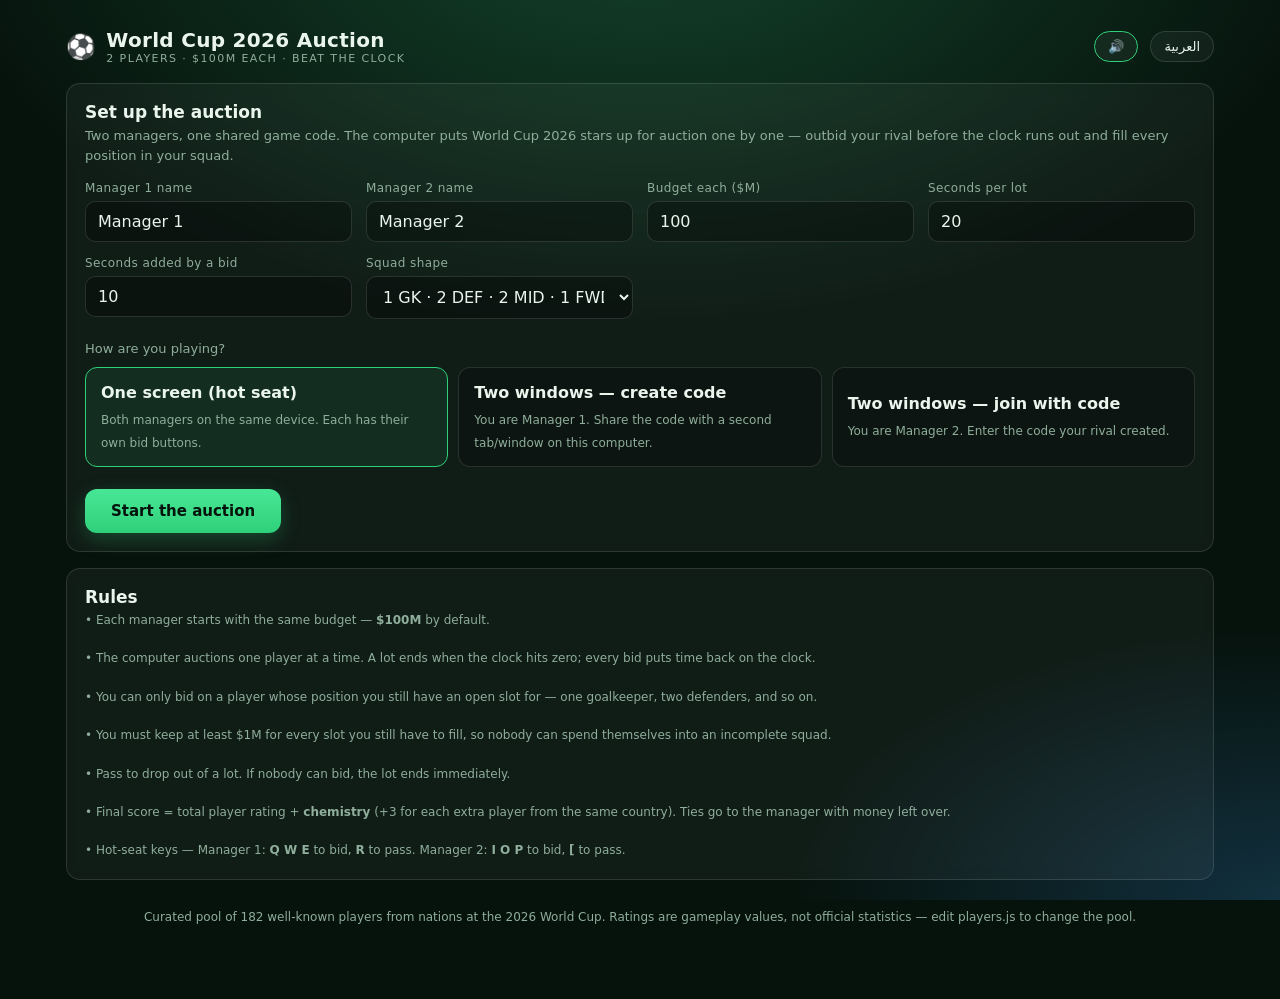
==== auction/index.html @ 27dd5eae "Add World Cup 2026 Auction: a two-player football bidding game A self-contained game under auction/ " ====
<!DOCTYPE html>
<html lang="en">
<head>
<meta charset="utf-8">
<meta name="viewport" content="width=device-width, initial-scale=1">
<title>World Cup 2026 Auction — مزاد كأس العالم</title>
<meta name="description" content="Two-player football auction: $100M each, bid against the clock for World Cup 2026 stars.">
<link rel="stylesheet" href="styles.css">
<link rel="icon" href="data:image/svg+xml,<svg xmlns='http://www.w3.org/2000/svg' viewBox='0 0 32 32'><text y='26' font-size='26'>⚽</text></svg>">
</head>
<body>
<div class="wrap">

  <div class="topbar">
    <div class="brand">
      <span class="ball">⚽</span>
      <div>
        <span id="ttl">World Cup 2026 Auction</span>
        <small id="ttl-sub">2 players · $100M each · beat the clock</small>
      </div>
    </div>
    <div class="spacer"></div>
    <span class="chip hidden" id="code-chip">🔑 <b id="code-text">—</b></span>
    <span class="chip hidden" id="elapsed-chip">⏱ <span id="elapsed-text">0:00</span></span>
    <button class="ghost-btn on" id="sound-btn" title="Sound">🔊</button>
    <button class="ghost-btn" id="lang-btn">العربية</button>
  </div>

  <!-- ============ SETUP ============ -->
  <section id="setup">
    <div class="card">
      <h2 id="s-title">Set up the auction</h2>
      <p class="sub" id="s-sub">
        Two managers, one shared game code. The computer puts World Cup 2026 stars up for auction one
        by one — outbid your rival before the clock runs out and fill every position in your squad.
      </p>

      <div class="grid">
        <label class="field">
          <span id="l-p1">Manager 1 name</span>
          <input type="text" id="in-p1" value="Manager 1" maxlength="18">
        </label>
        <label class="field">
          <span id="l-p2">Manager 2 name</span>
          <input type="text" id="in-p2" value="Manager 2" maxlength="18">
        </label>
        <label class="field">
          <span id="l-budget">Budget each ($M)</span>
          <input type="number" id="in-budget" value="100" min="20" max="500" step="5">
        </label>
        <label class="field">
          <span id="l-timer">Seconds per lot</span>
          <input type="number" id="in-timer" value="20" min="5" max="120" step="1">
        </label>
        <label class="field">
          <span id="l-reset">Seconds added by a bid</span>
          <input type="number" id="in-reset" value="10" min="3" max="60" step="1">
        </label>
        <label class="field">
          <span id="l-formation">Squad shape</span>
          <select id="in-formation">
            <option value="classic">1 GK · 2 DEF · 2 MID · 1 FWD (6)</option>
            <option value="attack">1 GK · 1 DEF · 2 MID · 2 FWD (6)</option>
            <option value="eight">1 GK · 3 DEF · 2 MID · 2 FWD (8)</option>
            <option value="eleven">1 GK · 4 DEF · 4 MID · 3 FWD (11)</option>
          </select>
        </label>
      </div>

      <p class="sub" style="margin:20px 0 8px" id="l-how">How are you playing?</p>
      <div class="modes">
        <button class="mode on" data-mode="local">
          <b id="m-local">One screen (hot seat)</b>
          <span id="m-local-d">Both managers on the same device. Each has their own bid buttons.</span>
        </button>
        <button class="mode" data-mode="host">
          <b id="m-host">Two windows — create code</b>
          <span id="m-host-d">You are Manager 1. Share the code with a second tab/window on this computer.</span>
        </button>
        <button class="mode" data-mode="guest">
          <b id="m-guest">Two windows — join with code</b>
          <span id="m-guest-d">You are Manager 2. Enter the code your rival created.</span>
        </button>
      </div>

      <label class="field hidden" id="join-wrap" style="margin-top:14px;max-width:280px">
        <span id="l-join">Game code</span>
        <input type="text" id="in-code" placeholder="WC26-XXXX" maxlength="10">
      </label>

      <div class="row" style="margin-top:22px">
        <button class="primary-btn" id="start-btn">Start the auction</button>
        <span class="note" id="start-note"></span>
      </div>
    </div>

    <div class="card">
      <h2 id="r-title">Rules</h2>
      <div class="note" id="rules-body"></div>
    </div>
  </section>

  <!-- ============ AUCTION ============ -->
  <section id="game" class="hidden">
    <div class="stage">
      <div id="team0-col"></div>

      <div class="lot-col">
        <div class="card lot">
          <div id="lot-body">
            <span class="pos-badge pos-GK" id="lot-pos">GK</span>
            <div class="lot-name" id="lot-name">—</div>
            <div class="lot-meta">
              <span id="lot-nat">—</span>
              <span class="ovr"><span id="lot-ovr">—</span><small id="ovr-label">OVR</small></span>
              <span id="lot-base">—</span>
            </div>
            <div class="bid-now" id="bid-now">$0M</div>
            <div class="bid-holder" id="bid-holder">—</div>
            <div class="timer-track"><div class="timer-fill" id="timer-fill"></div></div>
            <div class="clock"><b id="clock-text">0.0</b><span id="clock-unit">s</span></div>
          </div>
          <div class="verdict hidden" id="verdict"></div>
        </div>

        <div class="card">
          <div class="row" style="justify-content:space-between">
            <span class="note" id="lot-counter">—</span>
            <div class="row">
              <button class="ghost-btn" id="pause-btn">⏸</button>
              <button class="ghost-btn" id="quit-btn">✖</button>
            </div>
          </div>
        </div>
      </div>

      <div id="team1-col"></div>
    </div>

    <div class="card">
      <h2 id="log-title">Auction log</h2>
      <div class="log" id="log"></div>
    </div>
  </section>

  <!-- ============ RESULTS ============ -->
  <section id="results" class="hidden">
    <div class="winner-banner">
      <div class="trophy">🏆</div>
      <h1 id="win-title">—</h1>
      <div class="note" id="win-sub">—</div>
    </div>
    <div class="result-grid" id="result-grid"></div>
    <div class="card">
      <div class="row">
        <button class="primary-btn" id="again-btn">Play again</button>
        <button class="ghost-btn" id="copy-btn">📋 Copy result</button>
      </div>
    </div>
  </section>

  <p class="note" style="text-align:center;margin-top:28px" id="footer-note"></p>
</div>

<script src="players.js"></script>
<script src="app.js"></script>
</body>
</html>
---- auction/styles.css ----
/* World Cup 2026 Auction — styles */

:root {
  --bg: #06120c;
  --bg2: #0a1c13;
  --panel: rgba(255, 255, 255, 0.045);
  --panel-solid: #10241a;
  --line: rgba(255, 255, 255, 0.12);
  --text: #eaf5ee;
  --muted: #8fae9c;
  --gold: #f5c451;
  --green: #2fd07a;
  --red: #ff5f5f;
  --p1: #38bdf8;
  --p2: #fb7185;
  --radius: 14px;
  --font: "Segoe UI", system-ui, -apple-system, "Helvetica Neue", Arial, sans-serif;
  --font-ar: "Segoe UI", "Noto Naskh Arabic", "Tahoma", system-ui, sans-serif;
}

* { box-sizing: border-box; }

html, body {
  margin: 0;
  padding: 0;
  min-height: 100%;
}

body {
  font-family: var(--font);
  color: var(--text);
  background:
    radial-gradient(1200px 700px at 50% -10%, #14432c 0%, transparent 60%),
    radial-gradient(900px 500px at 100% 100%, #12303f 0%, transparent 55%),
    var(--bg);
  background-attachment: fixed;
  -webkit-font-smoothing: antialiased;
}

body[dir="rtl"] { font-family: var(--font-ar); }

button, input, select {
  font: inherit;
  color: inherit;
}

button { cursor: pointer; }
button:disabled { cursor: not-allowed; opacity: 0.4; }

.wrap {
  max-width: 1180px;
  margin: 0 auto;
  padding: 18px 16px 60px;
}

/* ---------- header ---------- */

.topbar {
  display: flex;
  align-items: center;
  gap: 12px;
  flex-wrap: wrap;
  padding: 10px 0 18px;
}

.brand {
  display: flex;
  align-items: center;
  gap: 10px;
  font-weight: 800;
  font-size: 20px;
  letter-spacing: 0.3px;
}

.brand .ball { font-size: 24px; }

.brand small {
  display: block;
  font-weight: 500;
  font-size: 11px;
  color: var(--muted);
  letter-spacing: 1.4px;
  text-transform: uppercase;
}

.spacer { flex: 1 1 auto; }

.chip {
  display: inline-flex;
  align-items: center;
  gap: 6px;
  padding: 6px 11px;
  border-radius: 999px;
  border: 1px solid var(--line);
  background: var(--panel);
  font-size: 13px;
  font-variant-numeric: tabular-nums;
}

.chip b { color: var(--gold); letter-spacing: 1px; }

.ghost-btn {
  padding: 7px 13px;
  border-radius: 999px;
  border: 1px solid var(--line);
  background: var(--panel);
  font-size: 13px;
  transition: background 0.15s, border-color 0.15s;
}

.ghost-btn:hover:not(:disabled) {
  background: rgba(255, 255, 255, 0.1);
  border-color: rgba(255, 255, 255, 0.28);
}

.ghost-btn.on {
  border-color: var(--green);
  color: var(--green);
}

/* ---------- cards ---------- */

.card {
  background: var(--panel);
  border: 1px solid var(--line);
  border-radius: var(--radius);
  padding: 18px;
  backdrop-filter: blur(6px);
}

.card + .card { margin-top: 16px; }

h2 {
  margin: 0 0 4px;
  font-size: 17px;
}

.sub {
  margin: 0 0 16px;
  color: var(--muted);
  font-size: 13px;
  line-height: 1.5;
}

/* ---------- setup ---------- */

.grid {
  display: grid;
  gap: 14px;
  grid-template-columns: repeat(auto-fit, minmax(215px, 1fr));
}

label.field { display: block; }

label.field > span {
  display: block;
  font-size: 12px;
  color: var(--muted);
  margin-bottom: 6px;
  letter-spacing: 0.4px;
}

input[type="text"],
input[type="number"],
select {
  width: 100%;
  padding: 10px 12px;
  border-radius: 10px;
  border: 1px solid var(--line);
  background: rgba(0, 0, 0, 0.28);
  outline: none;
}

input:focus, select:focus { border-color: var(--green); }

select option { background: var(--panel-solid); }

.modes {
  display: grid;
  gap: 10px;
  grid-template-columns: repeat(auto-fit, minmax(240px, 1fr));
  margin-top: 4px;
}

.mode {
  text-align: start;
  padding: 13px 15px;
  border-radius: 12px;
  border: 1px solid var(--line);
  background: rgba(0, 0, 0, 0.22);
  line-height: 1.45;
}

.mode b { display: block; margin-bottom: 3px; }
.mode span { font-size: 12px; color: var(--muted); }
.mode.on { border-color: var(--green); background: rgba(47, 208, 122, 0.1); }

.primary-btn {
  padding: 13px 26px;
  border-radius: 12px;
  border: none;
  font-weight: 700;
  font-size: 15px;
  color: #05130c;
  background: linear-gradient(180deg, #48e796, var(--green));
  box-shadow: 0 6px 20px rgba(47, 208, 122, 0.25);
}

.primary-btn:hover:not(:disabled) { filter: brightness(1.07); }

.row {
  display: flex;
  gap: 10px;
  align-items: center;
  flex-wrap: wrap;
}

.note {
  font-size: 12px;
  color: var(--muted);
  line-height: 1.6;
}

/* ---------- auction stage ---------- */

.stage {
  display: grid;
  gap: 16px;
  grid-template-columns: 1fr minmax(320px, 1.15fr) 1fr;
  align-items: start;
}

@media (max-width: 940px) {
  .stage { grid-template-columns: 1fr; }
  .lot-col { order: -1; }
}

.lot {
  text-align: center;
  position: relative;
  overflow: hidden;
}

.lot::before {
  content: "";
  position: absolute;
  inset: -60% -10% auto -10%;
  height: 200px;
  background: radial-gradient(closest-side, rgba(47, 208, 122, 0.22), transparent);
  pointer-events: none;
}

.pos-badge {
  display: inline-block;
  padding: 5px 14px;
  border-radius: 999px;
  font-size: 12px;
  font-weight: 700;
  letter-spacing: 1.2px;
  text-transform: uppercase;
  border: 1px solid currentColor;
}

.pos-GK  { color: #fbbf24; }
.pos-DEF { color: #60a5fa; }
.pos-MID { color: #34d399; }
.pos-FWD { color: #f87171; }

.lot-name {
  font-size: clamp(24px, 5vw, 36px);
  font-weight: 800;
  margin: 12px 0 4px;
  line-height: 1.15;
}

.lot-meta {
  color: var(--muted);
  font-size: 14px;
  display: flex;
  gap: 8px;
  justify-content: center;
  align-items: center;
  flex-wrap: wrap;
}

.ovr {
  display: inline-flex;
  flex-direction: column;
  align-items: center;
  padding: 6px 14px;
  border-radius: 10px;
  background: rgba(245, 196, 81, 0.14);
  border: 1px solid rgba(245, 196, 81, 0.4);
  color: var(--gold);
  font-weight: 800;
  line-height: 1;
}

.ovr small {
  font-size: 9px;
  letter-spacing: 1.5px;
  font-weight: 600;
  opacity: 0.75;
  margin-top: 3px;
}

.bid-now {
  margin: 18px 0 6px;
  font-size: clamp(30px, 7vw, 46px);
  font-weight: 800;
  font-variant-numeric: tabular-nums;
  color: var(--gold);
  line-height: 1;
}

.bid-holder { font-size: 13px; color: var(--muted); min-height: 20px; }

.timer-track {
  height: 10px;
  border-radius: 999px;
  background: rgba(0, 0, 0, 0.4);
  overflow: hidden;
  margin: 16px 0 8px;
}

.timer-fill {
  height: 100%;
  width: 100%;
  background: linear-gradient(90deg, var(--green), #8ef0bd);
  transition: width 0.2s linear;
}

.timer-fill.warn { background: linear-gradient(90deg, #f59e0b, var(--gold)); }
.timer-fill.danger { background: linear-gradient(90deg, #dc2626, var(--red)); }

.clock {
  font-size: 15px;
  font-variant-numeric: tabular-nums;
  color: var(--muted);
}

.clock b { color: var(--text); font-size: 19px; }

.pulse { animation: pulse 0.6s ease-in-out infinite; }
@keyframes pulse { 50% { opacity: 0.45; } }

.pop { animation: pop 0.28s ease-out; }
@keyframes pop {
  0% { transform: scale(0.86); }
  60% { transform: scale(1.06); }
  100% { transform: scale(1); }
}

.verdict {
  margin-top: 14px;
  padding: 12px;
  border-radius: 12px;
  font-weight: 700;
  border: 1px dashed var(--line);
}

.verdict.sold { color: var(--green); border-color: rgba(47, 208, 122, 0.5); }
.verdict.unsold { color: var(--muted); }

/* ---------- team panels ---------- */

.team {
  border-top: 3px solid var(--seat);
}

.team-head {
  display: flex;
  align-items: baseline;
  gap: 8px;
  margin-bottom: 2px;
}

.team-name {
  font-weight: 800;
  font-size: 16px;
  color: var(--seat);
  overflow-wrap: anywhere;
}

.you-tag {
  font-size: 10px;
  letter-spacing: 1px;
  padding: 2px 7px;
  border-radius: 999px;
  background: var(--seat);
  color: #06120c;
  font-weight: 800;
}

.budget {
  font-size: 26px;
  font-weight: 800;
  font-variant-numeric: tabular-nums;
  margin: 2px 0 2px;
}

.budget.low { color: var(--red); }

.max-note { font-size: 12px; color: var(--muted); margin-bottom: 12px; }

.slots {
  display: flex;
  gap: 5px;
  flex-wrap: wrap;
  margin-bottom: 12px;
}

.slot {
  font-size: 10px;
  font-weight: 700;
  letter-spacing: 0.6px;
  padding: 3px 7px;
  border-radius: 6px;
  border: 1px solid var(--line);
  color: var(--muted);
}

.slot.filled { border-color: transparent; background: rgba(255, 255, 255, 0.14); color: var(--text); }

.squad { list-style: none; margin: 0 0 12px; padding: 0; }

.squad li {
  display: flex;
  align-items: center;
  gap: 8px;
  padding: 7px 0;
  border-bottom: 1px solid rgba(255, 255, 255, 0.07);
  font-size: 13px;
}

.squad li:last-child { border-bottom: none; }
.squad .nm { flex: 1 1 auto; overflow-wrap: anywhere; }
.squad .pr { color: var(--gold); font-variant-numeric: tabular-nums; }

.squad .tag {
  font-size: 9px;
  font-weight: 800;
  letter-spacing: 0.6px;
  padding: 2px 5px;
  border-radius: 5px;
  border: 1px solid currentColor;
}

.empty-squad { color: var(--muted); font-size: 13px; padding: 8px 0 14px; }

.bid-pad {
  display: grid;
  grid-template-columns: repeat(3, 1fr);
  gap: 7px;
}

.bid-btn {
  padding: 11px 4px;
  border-radius: 10px;
  border: 1px solid var(--seat);
  background: rgba(255, 255, 255, 0.05);
  color: var(--seat);
  font-weight: 800;
  font-size: 14px;
  transition: transform 0.1s, background 0.15s;
}

.bid-btn:hover:not(:disabled) { background: var(--seat); color: #06120c; }
.bid-btn:active:not(:disabled) { transform: translateY(1px); }

.custom-row {
  display: flex;
  gap: 7px;
  margin-top: 7px;
}

.custom-row input { flex: 1 1 auto; }

.pass-btn {
  width: 100%;
  margin-top: 7px;
  padding: 9px;
  border-radius: 10px;
  border: 1px solid var(--line);
  background: transparent;
  color: var(--muted);
  font-size: 13px;
}

.pass-btn:hover:not(:disabled) { color: var(--red); border-color: var(--red); }

.status-line {
  margin-top: 9px;
  font-size: 12px;
  min-height: 17px;
  color: var(--muted);
  text-align: center;
}

.status-line.leading { color: var(--green); font-weight: 700; }
.status-line.out { color: var(--red); }

/* ---------- log ---------- */

.log {
  max-height: 210px;
  overflow-y: auto;
  font-size: 13px;
  line-height: 1.7;
}

.log div { color: var(--muted); }
.log div b { color: var(--text); }
.log div:first-child { color: var(--text); }

/* ---------- results ---------- */

.result-grid {
  display: grid;
  gap: 16px;
  grid-template-columns: 1fr 1fr;
}

@media (max-width: 760px) { .result-grid { grid-template-columns: 1fr; } }

.winner-banner {
  text-align: center;
  padding: 26px 18px;
  border-radius: var(--radius);
  border: 1px solid rgba(245, 196, 81, 0.45);
  background: linear-gradient(180deg, rgba(245, 196, 81, 0.16), transparent);
  margin-bottom: 16px;
}

.winner-banner .trophy { font-size: 44px; }

.winner-banner h1 {
  margin: 6px 0 4px;
  font-size: clamp(22px, 5vw, 30px);
}

.score-line {
  display: flex;
  justify-content: space-between;
  padding: 6px 0;
  font-size: 13px;
  border-bottom: 1px dashed rgba(255, 255, 255, 0.1);
}

.score-line.total {
  font-size: 17px;
  font-weight: 800;
  border-bottom: none;
  padding-top: 12px;
  color: var(--gold);
}

.hidden { display: none !important; }
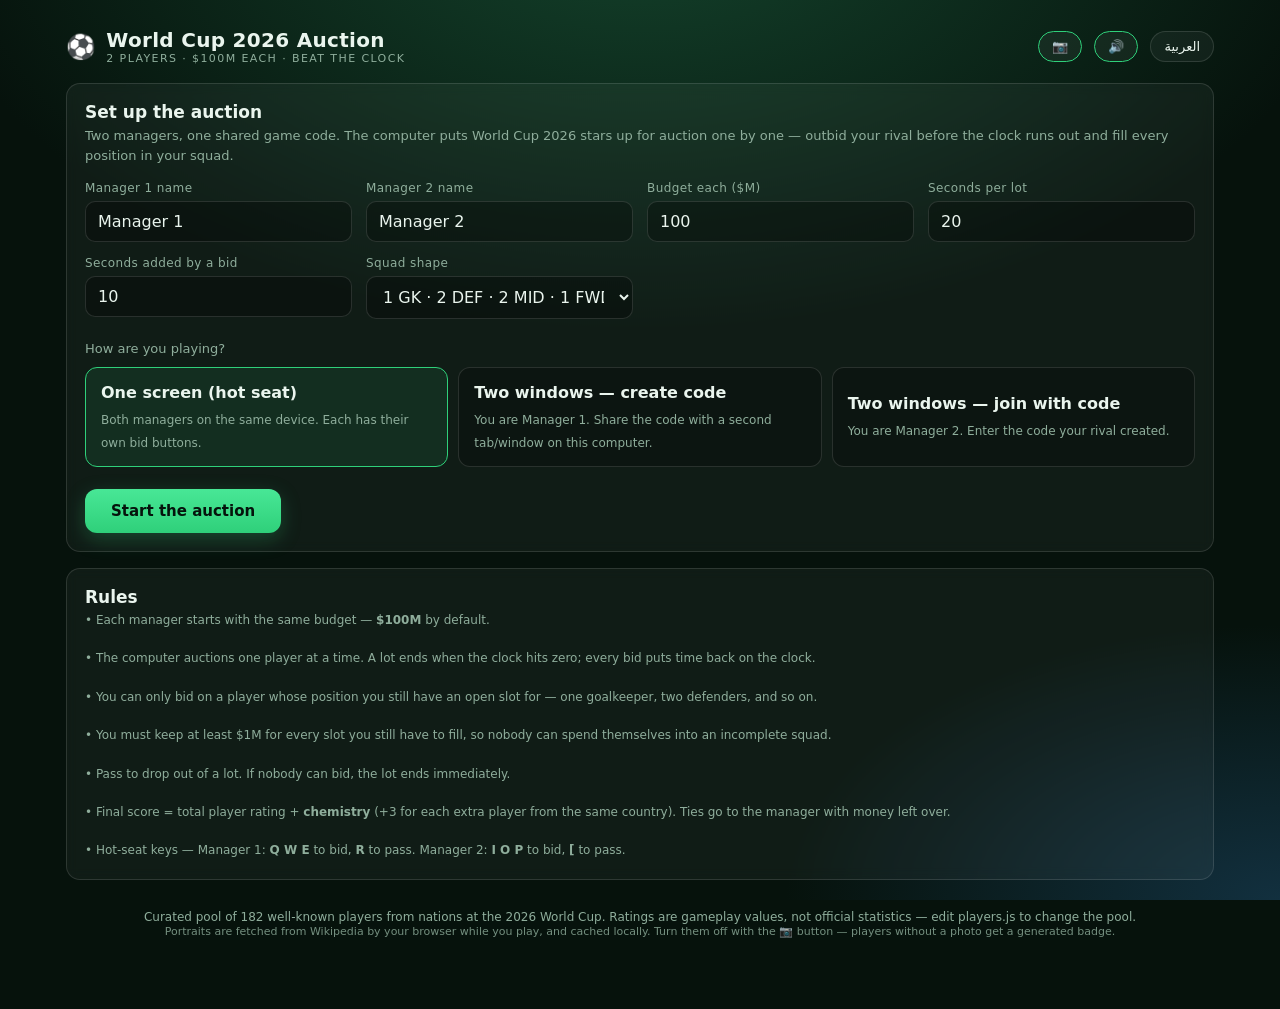
==== commit 6f4131f4: "Show player photos and lay each squad out on a pitch Two additions to the auction game.  Photos: por" ====
--- a/auction/index.html
+++ b/auction/index.html
@@ -22,6 +22,7 @@
     <div class="spacer"></div>
     <span class="chip hidden" id="code-chip">🔑 <b id="code-text">—</b></span>
     <span class="chip hidden" id="elapsed-chip">⏱ <span id="elapsed-text">0:00</span></span>
+    <button class="ghost-btn on" id="photo-btn" title="Photos">📷</button>
     <button class="ghost-btn on" id="sound-btn" title="Sound">🔊</button>
     <button class="ghost-btn" id="lang-btn">العربية</button>
   </div>
@@ -109,6 +110,7 @@
         <div class="card lot">
           <div id="lot-body">
             <span class="pos-badge pos-GK" id="lot-pos">GK</span>
+            <div class="lot-photo-wrap"><div class="avatar lot-photo" id="lot-photo"></div><span class="lot-photo-flag" id="lot-flag"></span></div>
             <div class="lot-name" id="lot-name">—</div>
             <div class="lot-meta">
               <span id="lot-nat">—</span>
@@ -160,6 +162,7 @@
   </section>
 
   <p class="note" style="text-align:center;margin-top:28px" id="footer-note"></p>
+  <p class="credit" style="text-align:center;margin-top:-14px" id="photo-credit"></p>
 </div>
 
 <script src="players.js"></script>
--- a/auction/styles.css
+++ b/auction/styles.css
@@ -555,4 +555,189 @@
   color: var(--gold);
 }
 
+/* ---------- player photos / avatars ---------- */
+
+.avatar {
+  --av: 44px;
+  position: relative;
+  width: var(--av);
+  height: var(--av);
+  border-radius: 50%;
+  overflow: hidden;
+  flex: 0 0 auto;
+  display: flex;
+  align-items: center;
+  justify-content: center;
+  background: linear-gradient(160deg, hsl(var(--hue), 45%, 34%), hsl(var(--hue), 55%, 18%));
+  border: 2px solid rgba(255, 255, 255, 0.18);
+  font-weight: 800;
+  font-size: calc(var(--av) * 0.34);
+  letter-spacing: 0.5px;
+  color: rgba(255, 255, 255, 0.82);
+  user-select: none;
+}
+
+.avatar img {
+  position: absolute;
+  inset: 0;
+  width: 100%;
+  height: 100%;
+  object-fit: cover;
+  object-position: 50% 18%;
+  background: #0d2318;
+}
+
+.avatar.ring-GK  { border-color: #fbbf24; }
+.avatar.ring-DEF { border-color: #60a5fa; }
+.avatar.ring-MID { border-color: #34d399; }
+.avatar.ring-FWD { border-color: #f87171; }
+
+.avatar.empty {
+  background: rgba(0, 0, 0, 0.25);
+  border-style: dashed;
+  border-color: rgba(255, 255, 255, 0.28);
+  color: rgba(255, 255, 255, 0.4);
+  font-size: calc(var(--av) * 0.26);
+}
+
+.lot-photo {
+  --av: 104px;
+  margin: 14px auto 0;
+  border-width: 3px;
+  box-shadow: 0 10px 26px rgba(0, 0, 0, 0.45);
+}
+
+.lot-photo-wrap {
+  position: relative;
+  width: 104px;
+  margin: 0 auto;
+}
+
+.lot-photo-flag {
+  position: absolute;
+  bottom: -2px;
+  inset-inline-end: -4px;
+  font-size: 22px;
+  line-height: 1;
+  filter: drop-shadow(0 2px 3px rgba(0, 0, 0, 0.6));
+}
+
+/* ---------- formation pitch ---------- */
+
+.pitch {
+  position: relative;
+  border-radius: 12px;
+  padding: 12px 8px;
+  margin-bottom: 12px;
+  display: flex;
+  flex-direction: column;
+  justify-content: space-between;
+  gap: 10px;
+  overflow: hidden;
+  border: 1px solid rgba(255, 255, 255, 0.14);
+  background:
+    repeating-linear-gradient(180deg, rgba(255, 255, 255, 0.035) 0 26px, rgba(0, 0, 0, 0.03) 26px 52px),
+    linear-gradient(180deg, #1a5537 0%, #10381f 100%);
+}
+
+/* halfway line, centre circle and the two boxes */
+.pitch::before {
+  content: "";
+  position: absolute;
+  inset: 6px;
+  border: 2px solid rgba(255, 255, 255, 0.16);
+  border-radius: 6px;
+  pointer-events: none;
+}
+
+.pitch::after {
+  content: "";
+  position: absolute;
+  left: 50%;
+  top: 50%;
+  width: 78px;
+  height: 78px;
+  margin: -39px 0 0 -39px;
+  border: 2px solid rgba(255, 255, 255, 0.16);
+  border-radius: 50%;
+  box-shadow: 0 0 0 1px transparent;
+  pointer-events: none;
+}
+
+.pitch-row {
+  position: relative;
+  z-index: 1;
+  display: flex;
+  justify-content: space-evenly;
+  align-items: flex-start;
+  gap: 4px;
+}
+
+.pslot {
+  width: 68px;
+  max-width: 24%;
+  text-align: center;
+  display: flex;
+  flex-direction: column;
+  align-items: center;
+  gap: 3px;
+}
+
+.pslot .avatar { --av: 42px; }
+
+.pslot .nm {
+  font-size: 10px;
+  line-height: 1.25;
+  font-weight: 600;
+  overflow: hidden;
+  display: -webkit-box;
+  -webkit-line-clamp: 2;
+  -webkit-box-orient: vertical;
+  overflow-wrap: anywhere;
+  text-shadow: 0 1px 2px rgba(0, 0, 0, 0.6);
+}
+
+.pslot .pr {
+  font-size: 10px;
+  font-weight: 800;
+  color: var(--gold);
+  font-variant-numeric: tabular-nums;
+}
+
+.pslot .ovr-dot {
+  position: absolute;
+  bottom: -3px;
+  inset-inline-start: -3px;
+  min-width: 17px;
+  padding: 1px 3px;
+  border-radius: 6px;
+  background: var(--gold);
+  color: #06120c;
+  font-size: 9px;
+  font-weight: 800;
+  line-height: 1.3;
+}
+
+.pslot .av-wrap { position: relative; }
+
+.pslot.empty .nm { color: var(--muted); font-weight: 500; }
+
+.pitch.big { padding: 18px 12px; gap: 16px; }
+.pitch.big .pslot { width: 92px; }
+.pitch.big .pslot .avatar { --av: 60px; }
+.pitch.big .pslot .nm { font-size: 12px; }
+.pitch.big .pslot .pr { font-size: 11px; }
+.pitch.big::after { width: 108px; height: 108px; margin: -54px 0 0 -54px; }
+
+@media (max-width: 420px) {
+  .pslot { width: 60px; }
+  .pslot .avatar { --av: 38px; }
+}
+
+.credit {
+  font-size: 11px;
+  color: var(--muted);
+  opacity: 0.8;
+}
+
 .hidden { display: none !important; }
